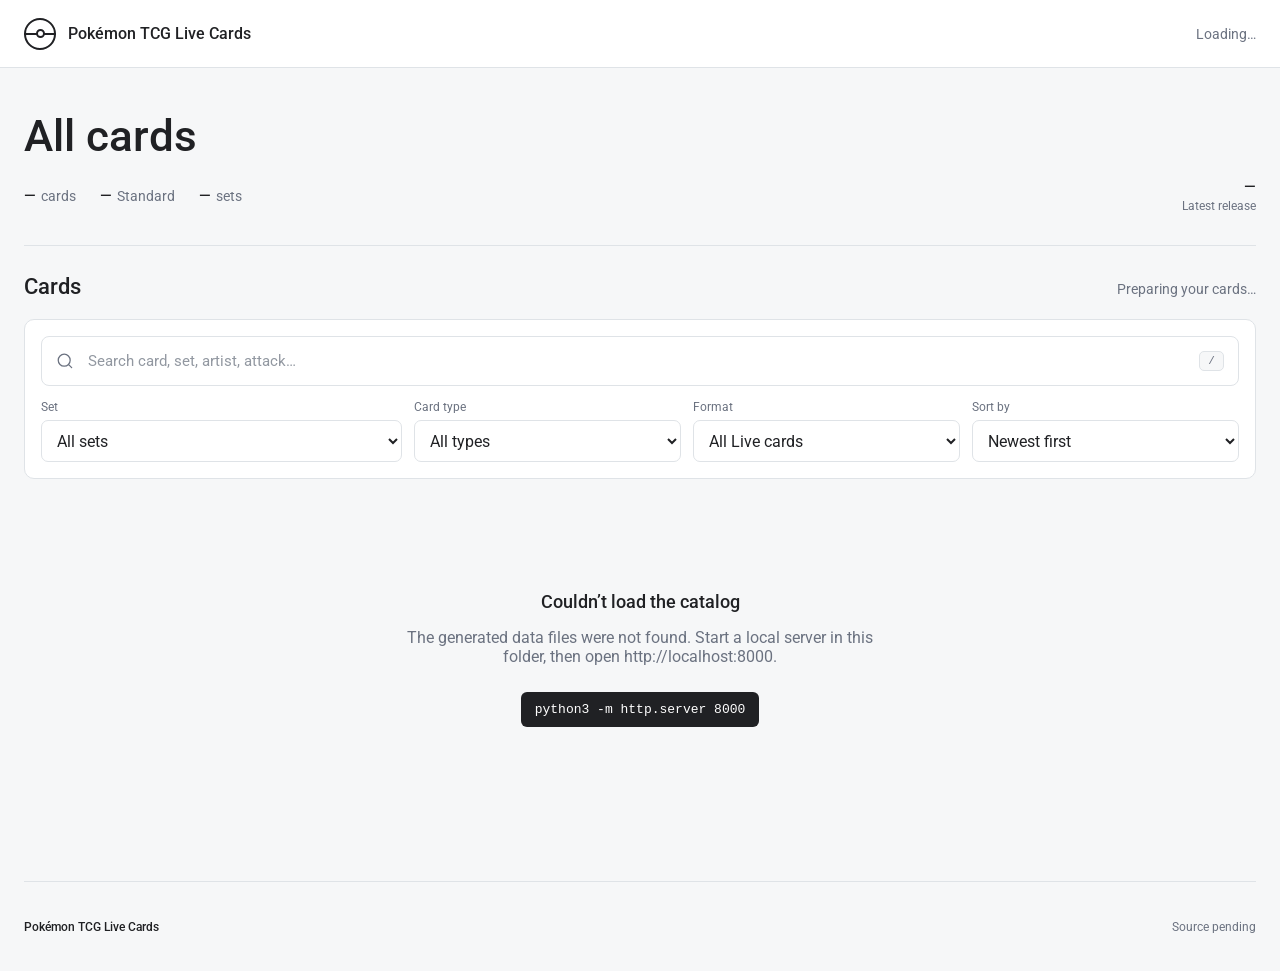
==== index.html @ 513cb7d1 "Initial Pokemon TCG Live catalog and browser" ====
<!doctype html>
<html lang="en">
<head>
  <meta charset="utf-8">
  <meta name="viewport" content="width=device-width, initial-scale=1">
  <meta name="description" content="Browse the local Pokemon TCG Live card catalog.">
  <title>TCG Live Card Vault</title>
  <link rel="icon" href="favicon.svg" type="image/svg+xml">
  <link rel="preconnect" href="https://fonts.googleapis.com">
  <link rel="preconnect" href="https://fonts.gstatic.com" crossorigin>
  <link href="https://fonts.googleapis.com/css2?family=Roboto:wght@400;500;700&display=swap" rel="stylesheet">
  <link rel="stylesheet" href="styles.css">
</head>
<body>
  <header class="site-header">
    <a class="brand" href="#" aria-label="TCG Live Card Vault home">
      <span class="brand-mark" aria-hidden="true"><i></i></span>
      <strong>Pokémon TCG Live Cards</strong>
    </a>
    <div class="header-count" id="headerCount">Loading…</div>
  </header>

  <main>
    <section class="hero">
      <h1>All cards</h1>
      <div class="stats" aria-label="Catalog summary">
        <span><strong id="totalCards">—</strong> cards</span>
        <span><strong id="standardCards">—</strong> Standard</span>
        <span><strong id="totalSets">—</strong> sets</span>
        <span class="latest"><strong id="latestSet">—</strong><small id="latestDate">Latest release</small></span>
      </div>
    </section>

    <section class="explorer" aria-labelledby="explorerTitle">
      <div class="section-heading">
        <h2 id="explorerTitle">Cards</h2>
        <p id="resultSummary" aria-live="polite">Preparing your cards…</p>
      </div>

      <div class="filter-panel">
        <label class="search-field">
          <span class="sr-only">Search cards</span>
          <svg viewBox="0 0 24 24" aria-hidden="true"><path d="m21 21-4.35-4.35m2.35-5.65a8 8 0 1 1-16 0 8 8 0 0 1 16 0Z"/></svg>
          <input id="searchInput" type="search" placeholder="Search card, set, artist, attack…" autocomplete="off">
          <kbd>/</kbd>
        </label>
        <div class="select-row">
          <label>
            <span>Set</span>
            <select id="setFilter"><option value="">All sets</option></select>
          </label>
          <label>
            <span>Card type</span>
            <select id="typeFilter">
              <option value="">All types</option>
              <option value="Pokémon">Pokémon</option>
              <option value="Trainer">Trainer</option>
              <option value="Energy">Energy</option>
            </select>
          </label>
          <label>
            <span>Format</span>
            <select id="legalityFilter">
              <option value="">All Live cards</option>
              <option value="standard">Standard legal</option>
              <option value="expanded">Expanded legal</option>
            </select>
          </label>
          <label>
            <span>Sort by</span>
            <select id="sortSelect">
              <option value="newest">Newest first</option>
              <option value="oldest">Oldest first</option>
              <option value="name">Name A–Z</option>
              <option value="set">Set &amp; number</option>
            </select>
          </label>
        </div>
      </div>

      <div id="loadingState" class="loading-state">
        <div class="loader"><span></span></div>
        <p>Loading cards…</p>
      </div>

      <div id="errorState" class="error-state" hidden>
        <strong>Couldn’t load the catalog</strong>
        <p id="errorMessage"></p>
        <code>python3 -m http.server 8000</code>
      </div>

      <div id="cardGrid" class="card-grid" hidden></div>

      <nav id="pagination" class="pagination" aria-label="Card pages" hidden>
        <button id="prevPage" type="button">← Previous</button>
        <div id="pageNumbers"></div>
        <button id="nextPage" type="button">Next →</button>
      </nav>
    </section>
  </main>

  <footer>
    <span>Pokémon TCG Live Cards</span>
    <p id="sourceCommit">Source pending</p>
  </footer>

  <dialog id="cardDialog" aria-labelledby="dialogTitle">
    <button class="dialog-close" type="button" aria-label="Close card details">×</button>
    <div id="dialogContent"></div>
  </dialog>

  <script src="app.js" defer></script>
</body>
</html>
---- styles.css ----
:root {
  --text: #202124;
  --muted: #6b7280;
  --background: #f6f7f8;
  --surface: #ffffff;
  --border: #dfe3e7;
  --accent: #176b4d;
  --standard: #f5cb46;
}

* { box-sizing: border-box; }
[hidden] { display: none !important; }
html { scroll-behavior: smooth; }
body {
  margin: 0;
  min-width: 320px;
  color: var(--text);
  background: var(--background);
  font-family: "Roboto", Arial, sans-serif;
  font-style: normal;
  -webkit-font-smoothing: antialiased;
}
button, input, select { font: inherit; }
button, select { cursor: pointer; }
.sr-only { position: absolute; width: 1px; height: 1px; overflow: hidden; clip: rect(0,0,0,0); }

.site-header {
  height: 68px;
  padding: 0 max(24px, calc((100% - 1400px) / 2));
  display: flex;
  align-items: center;
  justify-content: space-between;
  border-bottom: 1px solid var(--border);
  background: var(--surface);
}
.brand { display: flex; align-items: center; gap: 12px; color: inherit; text-decoration: none; }
.brand strong { font-size: 16px; font-weight: 500; }
.brand-mark { width: 32px; height: 32px; display: grid; place-items: center; border: 2px solid var(--text); border-radius: 50%; position: relative; }
.brand-mark::before { content: ""; position: absolute; left: -2px; right: -2px; height: 2px; background: var(--text); }
.brand-mark i { width: 9px; height: 9px; border: 2px solid var(--text); border-radius: 50%; background: var(--surface); z-index: 1; }
.header-count { color: var(--muted); font-size: 14px; font-variant-numeric: tabular-nums; }

main { width: min(1400px, calc(100% - 48px)); margin: 0 auto; }
.hero { padding: 44px 0 32px; }
.hero h1 { margin: 0 0 18px; font-size: clamp(30px, 4vw, 44px); font-weight: 500; line-height: 1.1; }
.stats { display: flex; flex-wrap: wrap; align-items: center; gap: 10px 24px; color: var(--muted); font-size: 14px; }
.stats > span { display: flex; align-items: baseline; gap: 5px; }
.stats strong { color: var(--text); font-size: 15px; font-weight: 500; }
.stats .latest { margin-left: auto; flex-direction: column; align-items: flex-end; gap: 3px; }
.stats .latest small { color: var(--muted); font-size: 12px; }

.explorer { padding-bottom: 72px; }
.section-heading { display: flex; align-items: baseline; justify-content: space-between; gap: 20px; padding-top: 28px; border-top: 1px solid var(--border); }
.section-heading h2 { margin: 0; font-size: 22px; font-weight: 500; }
.section-heading p { margin: 0; color: var(--muted); font-size: 14px; }

.filter-panel { margin: 20px 0 30px; padding: 16px; border: 1px solid var(--border); border-radius: 10px; background: var(--surface); }
.search-field { height: 50px; display: flex; align-items: center; gap: 12px; padding: 0 14px; border: 1px solid var(--border); border-radius: 8px; background: var(--surface); }
.search-field:focus-within { border-color: var(--accent); box-shadow: 0 0 0 3px rgba(23,107,77,.10); }
.search-field svg { width: 19px; fill: none; stroke: var(--muted); stroke-width: 1.7; stroke-linecap: round; }
.search-field input { width: 100%; border: 0; outline: 0; background: transparent; color: var(--text); font-size: 15px; }
.search-field input::placeholder { color: #9298a1; }
kbd { min-width: 25px; padding: 3px 6px; border: 1px solid var(--border); border-radius: 5px; color: var(--muted); background: var(--background); font: 11px monospace; text-align: center; }
.select-row { display: grid; grid-template-columns: 1.35fr repeat(3, 1fr); gap: 12px; margin-top: 14px; }
.select-row label { display: flex; flex-direction: column; gap: 6px; }
.select-row label > span { color: var(--muted); font-size: 12px; }
select { width: 100%; height: 42px; padding: 0 34px 0 11px; border: 1px solid var(--border); border-radius: 7px; outline: 0; color: var(--text); background: var(--surface); }
select:focus { border-color: var(--accent); box-shadow: 0 0 0 3px rgba(23,107,77,.10); }

.card-grid { display: grid; grid-template-columns: repeat(6, minmax(0, 1fr)); gap: 28px 18px; }
.card-tile { min-width: 0; cursor: pointer; outline: 0; }
.card-tile:focus-visible .card-image { outline: 3px solid rgba(23,107,77,.35); outline-offset: 3px; }
.card-tile:hover .card-image { transform: translateY(-3px); box-shadow: 0 10px 25px rgba(32,33,36,.16); }
.card-image { position: relative; overflow: hidden; aspect-ratio: 245 / 342; border-radius: 9px; background: #e7e9eb; box-shadow: 0 4px 12px rgba(32,33,36,.12); transition: transform .15s ease, box-shadow .15s ease; }
.card-image img { width: 100%; height: 100%; display: block; object-fit: contain; }
.card-badges { position: absolute; left: 8px; right: 8px; bottom: 8px; display: flex; justify-content: space-between; align-items: end; pointer-events: none; }
.badge { padding: 4px 7px; border-radius: 4px; color: white; background: rgba(32,33,36,.9); font-size: 10px; font-weight: 500; }
.badge.standard { color: var(--text); background: var(--standard); }
.card-info { padding: 11px 2px 0; }
.card-info strong { display: block; overflow: hidden; text-overflow: ellipsis; white-space: nowrap; font-size: 15px; font-weight: 500; }
.card-info p { display: flex; justify-content: space-between; gap: 6px; margin: 5px 0 0; color: var(--muted); font-size: 12px; }
.card-info p span:first-child { overflow: hidden; text-overflow: ellipsis; white-space: nowrap; }
.card-info p span:last-child { font-variant-numeric: tabular-nums; white-space: nowrap; }

.loading-state, .error-state { min-height: 300px; display: flex; flex-direction: column; align-items: center; justify-content: center; text-align: center; }
.loading-state p, .error-state p { max-width: 500px; color: var(--muted); }
.error-state strong { font-size: 18px; font-weight: 500; }
.loader { width: 38px; height: 38px; display: grid; place-items: center; border: 2px solid var(--text); border-radius: 50%; position: relative; animation: spin 1.2s linear infinite; }
.loader::before { content: ""; position: absolute; width: 100%; height: 2px; background: var(--text); }
.loader span { z-index: 1; width: 11px; height: 11px; border: 2px solid var(--text); border-radius: 50%; background: var(--standard); }
.error-state code { margin-top: 10px; padding: 10px 14px; border-radius: 6px; background: var(--text); color: white; }
@keyframes spin { to { transform: rotate(360deg); } }

.pagination { display: flex; justify-content: space-between; align-items: center; gap: 15px; margin-top: 48px; padding-top: 22px; border-top: 1px solid var(--border); }
.pagination button { min-width: 100px; height: 40px; padding: 0 13px; border: 1px solid var(--border); border-radius: 7px; color: var(--text); background: var(--surface); }
.pagination button:hover:not(:disabled), .pagination button.active { border-color: var(--accent); color: white; background: var(--accent); }
.pagination button:disabled { opacity: .4; cursor: default; }
#pageNumbers { display: flex; align-items: center; gap: 5px; }
#pageNumbers button { min-width: 40px; }

footer { width: min(1400px, calc(100% - 48px)); min-height: 90px; margin: 0 auto; border-top: 1px solid var(--border); display: flex; align-items: center; justify-content: space-between; color: var(--muted); font-size: 12px; }
footer > span { color: var(--text); font-weight: 500; }

dialog { width: min(930px, calc(100% - 32px)); max-height: calc(100vh - 32px); padding: 0; border: 0; border-radius: 14px; color: var(--text); background: var(--surface); box-shadow: 0 24px 70px rgba(0,0,0,.28); }
dialog::backdrop { background: rgba(20,22,24,.70); }
.dialog-close { position: sticky; z-index: 3; float: right; top: 12px; right: 12px; width: 36px; height: 36px; margin: 12px 12px -48px 0; border: 0; border-radius: 50%; color: var(--text); background: rgba(255,255,255,.92); font-size: 24px; line-height: 1; }
.dialog-layout { display: grid; grid-template-columns: minmax(260px, 39%) 1fr; min-height: 600px; }
.dialog-art { padding: 40px; display: flex; align-items: center; background: #eef0f1; }
.dialog-art img { width: 100%; display: block; border-radius: 11px; box-shadow: 0 12px 30px rgba(32,33,36,.18); }
.dialog-details { padding: 50px 42px; overflow: auto; }
.dialog-kicker { color: var(--muted); font-size: 12px; }
.dialog-details h3 { margin: 8px 0 5px; font-size: 34px; font-weight: 500; line-height: 1.1; }
.dialog-subtitle { margin: 0 0 22px; color: var(--muted); }
.dialog-tags { display: flex; flex-wrap: wrap; gap: 7px; margin-bottom: 26px; }
.dialog-tags span { padding: 6px 9px; border: 1px solid var(--border); border-radius: 5px; font-size: 11px; }
.detail-section { padding: 20px 0; border-top: 1px solid var(--border); }
.detail-section h4 { margin: 0 0 12px; font-size: 13px; font-weight: 500; }
.move { margin-top: 14px; }
.move:first-of-type { margin-top: 0; }
.move-line { display: flex; justify-content: space-between; gap: 15px; font-weight: 500; }
.move p, .ability p { margin: 7px 0 0; color: var(--muted); font-size: 13px; line-height: 1.5; }
.ability strong { color: #a23f33; }
.detail-grid { display: grid; grid-template-columns: repeat(2, 1fr); gap: 16px; }
.detail-grid span { display: block; color: var(--muted); font-size: 11px; }
.detail-grid strong { display: block; margin-top: 5px; font-size: 13px; font-weight: 500; }

@media (max-width: 1100px) {
  .card-grid { grid-template-columns: repeat(4, minmax(0, 1fr)); }
}
@media (max-width: 760px) {
  .site-header { padding: 0 14px; }
  main, footer { width: calc(100% - 28px); }
  .hero { padding-top: 32px; }
  .stats .latest { width: 100%; margin: 4px 0 0; align-items: flex-start; }
  .select-row { grid-template-columns: repeat(2, 1fr); }
  .card-grid { grid-template-columns: repeat(3, minmax(0, 1fr)); gap: 24px 12px; }
  .dialog-layout { grid-template-columns: 1fr; }
  .dialog-art { padding: 34px 70px; }
  .dialog-details { padding: 34px 28px; }
  footer { align-items: flex-start; flex-direction: column; justify-content: center; gap: 7px; }
  footer p { margin: 0; }
}
@media (max-width: 480px) {
  .brand strong { font-size: 14px; }
  .header-count { display: none; }
  .select-row { grid-template-columns: 1fr; }
  .card-grid { grid-template-columns: repeat(2, minmax(0, 1fr)); }
  #pageNumbers { display: none; }
  .dialog-art { padding: 34px 48px; }
}
@media (prefers-reduced-motion: reduce) {
  *, *::before, *::after { scroll-behavior: auto !important; animation-duration: .01ms !important; animation-iteration-count: 1 !important; }
}
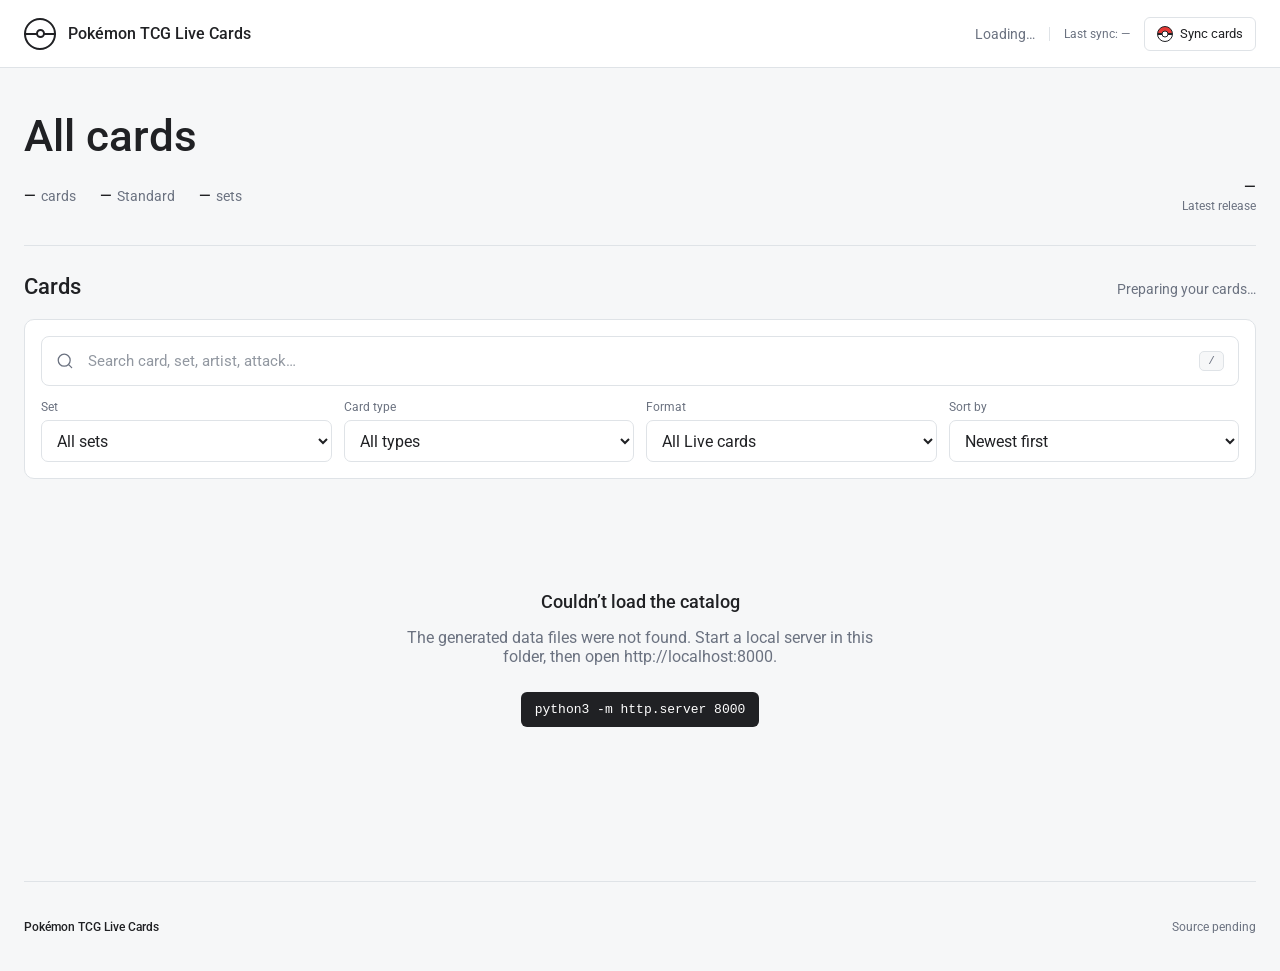
==== commit 43101f7a: "Improve card browser and add local sync server" ====
--- a/index.html
+++ b/index.html
@@ -17,7 +17,14 @@
       <span class="brand-mark" aria-hidden="true"><i></i></span>
       <strong>Pokémon TCG Live Cards</strong>
     </a>
-    <div class="header-count" id="headerCount">Loading…</div>
+    <div class="catalog-actions">
+      <span class="header-count" id="headerCount">Loading…</span>
+      <span class="last-sync" id="lastSync">Last sync: —</span>
+      <button class="sync-button" id="syncButton" type="button">
+        <span class="sync-ball" aria-hidden="true"></span>
+        <span id="syncButtonLabel">Sync cards</span>
+      </button>
+    </div>
   </header>
 
   <main>
@@ -89,11 +96,17 @@
         <code>python3 -m http.server 8000</code>
       </div>
 
+      <nav id="paginationTop" class="pagination pagination-top" aria-label="Card pages" hidden>
+        <button id="prevPageTop" type="button">← Previous</button>
+        <div id="pageNumbersTop" class="page-numbers"></div>
+        <button id="nextPageTop" type="button">Next →</button>
+      </nav>
+
       <div id="cardGrid" class="card-grid" hidden></div>
 
       <nav id="pagination" class="pagination" aria-label="Card pages" hidden>
         <button id="prevPage" type="button">← Previous</button>
-        <div id="pageNumbers"></div>
+        <div id="pageNumbers" class="page-numbers"></div>
         <button id="nextPage" type="button">Next →</button>
       </nav>
     </section>
--- a/styles.css
+++ b/styles.css
@@ -4,7 +4,7 @@
   --background: #f6f7f8;
   --surface: #ffffff;
   --border: #dfe3e7;
-  --accent: #176b4d;
+  --accent: #30343b;
   --standard: #f5cb46;
 }
 
@@ -14,6 +14,7 @@
 body {
   margin: 0;
   min-width: 320px;
+  overflow-x: clip;
   color: var(--text);
   background: var(--background);
   font-family: "Roboto", Arial, sans-serif;
@@ -33,12 +34,19 @@
   border-bottom: 1px solid var(--border);
   background: var(--surface);
 }
-.brand { display: flex; align-items: center; gap: 12px; color: inherit; text-decoration: none; }
+.brand { min-width: 0; display: flex; align-items: center; gap: 12px; color: inherit; text-decoration: none; }
 .brand strong { font-size: 16px; font-weight: 500; }
-.brand-mark { width: 32px; height: 32px; display: grid; place-items: center; border: 2px solid var(--text); border-radius: 50%; position: relative; }
+.brand-mark { width: 32px; height: 32px; flex: 0 0 32px; display: grid; place-items: center; border: 2px solid var(--text); border-radius: 50%; position: relative; }
 .brand-mark::before { content: ""; position: absolute; left: -2px; right: -2px; height: 2px; background: var(--text); }
 .brand-mark i { width: 9px; height: 9px; border: 2px solid var(--text); border-radius: 50%; background: var(--surface); z-index: 1; }
+.catalog-actions { display: flex; align-items: center; gap: 14px; }
 .header-count { color: var(--muted); font-size: 14px; font-variant-numeric: tabular-nums; }
+.last-sync { padding-left: 14px; border-left: 1px solid var(--border); color: var(--muted); font-size: 12px; white-space: nowrap; }
+.sync-button { height: 34px; padding: 0 12px; display: inline-flex; align-items: center; gap: 7px; border: 1px solid var(--border); border-radius: 6px; color: var(--text); background: var(--surface); font-size: 13px; }
+.sync-button:hover:not(:disabled) { border-color: #b6bcc3; background: #eef0f2; }
+.sync-button:disabled { cursor: wait; opacity: .6; }
+.sync-ball { width: 16px; height: 16px; flex: 0 0 16px; position: relative; border: 1.5px solid var(--text); border-radius: 50%; background: linear-gradient(to bottom, #e53935 0 44%, var(--text) 44% 56%, #fff 56% 100%); }
+.sync-ball::after { content: ""; position: absolute; width: 5px; height: 5px; top: 50%; left: 50%; border: 1.5px solid var(--text); border-radius: 50%; background: #fff; transform: translate(-50%, -50%); }
 
 main { width: min(1400px, calc(100% - 48px)); margin: 0 auto; }
 .hero { padding: 44px 0 32px; }
@@ -54,22 +62,22 @@
 .section-heading h2 { margin: 0; font-size: 22px; font-weight: 500; }
 .section-heading p { margin: 0; color: var(--muted); font-size: 14px; }
 
-.filter-panel { margin: 20px 0 30px; padding: 16px; border: 1px solid var(--border); border-radius: 10px; background: var(--surface); }
-.search-field { height: 50px; display: flex; align-items: center; gap: 12px; padding: 0 14px; border: 1px solid var(--border); border-radius: 8px; background: var(--surface); }
-.search-field:focus-within { border-color: var(--accent); box-shadow: 0 0 0 3px rgba(23,107,77,.10); }
+.filter-panel { container-type: inline-size; margin: 20px 0 30px; padding: 16px; border: 1px solid var(--border); border-radius: 10px; background: var(--surface); }
+.search-field { min-width: 0; height: 50px; display: flex; align-items: center; gap: 12px; padding: 0 14px; border: 1px solid var(--border); border-radius: 8px; background: var(--surface); }
+.search-field:focus-within { border-color: var(--accent); box-shadow: 0 0 0 3px rgba(48,52,59,.10); }
 .search-field svg { width: 19px; fill: none; stroke: var(--muted); stroke-width: 1.7; stroke-linecap: round; }
-.search-field input { width: 100%; border: 0; outline: 0; background: transparent; color: var(--text); font-size: 15px; }
+.search-field input { min-width: 0; width: 100%; border: 0; outline: 0; background: transparent; color: var(--text); font-size: 15px; }
 .search-field input::placeholder { color: #9298a1; }
 kbd { min-width: 25px; padding: 3px 6px; border: 1px solid var(--border); border-radius: 5px; color: var(--muted); background: var(--background); font: 11px monospace; text-align: center; }
-.select-row { display: grid; grid-template-columns: 1.35fr repeat(3, 1fr); gap: 12px; margin-top: 14px; }
-.select-row label { display: flex; flex-direction: column; gap: 6px; }
+.select-row { display: grid; grid-template-columns: repeat(4, minmax(0, 1fr)); gap: 12px; margin-top: 14px; }
+.select-row label { min-width: 0; display: flex; flex-direction: column; gap: 6px; }
 .select-row label > span { color: var(--muted); font-size: 12px; }
-select { width: 100%; height: 42px; padding: 0 34px 0 11px; border: 1px solid var(--border); border-radius: 7px; outline: 0; color: var(--text); background: var(--surface); }
-select:focus { border-color: var(--accent); box-shadow: 0 0 0 3px rgba(23,107,77,.10); }
+select { min-width: 0; width: 100%; height: 42px; padding: 0 34px 0 11px; overflow: hidden; border: 1px solid var(--border); border-radius: 7px; outline: 0; color: var(--text); background: var(--surface); text-overflow: ellipsis; white-space: nowrap; }
+select:focus { border-color: var(--accent); box-shadow: 0 0 0 3px rgba(48,52,59,.10); }
 
-.card-grid { display: grid; grid-template-columns: repeat(6, minmax(0, 1fr)); gap: 28px 18px; }
+.card-grid { display: grid; grid-template-columns: repeat(auto-fill, minmax(160px, 1fr)); gap: 28px 18px; }
 .card-tile { min-width: 0; cursor: pointer; outline: 0; }
-.card-tile:focus-visible .card-image { outline: 3px solid rgba(23,107,77,.35); outline-offset: 3px; }
+.card-tile:focus-visible .card-image { outline: 3px solid rgba(48,52,59,.35); outline-offset: 3px; }
 .card-tile:hover .card-image { transform: translateY(-3px); box-shadow: 0 10px 25px rgba(32,33,36,.16); }
 .card-image { position: relative; overflow: hidden; aspect-ratio: 245 / 342; border-radius: 9px; background: #e7e9eb; box-shadow: 0 4px 12px rgba(32,33,36,.12); transition: transform .15s ease, box-shadow .15s ease; }
 .card-image img { width: 100%; height: 100%; display: block; object-fit: contain; }
@@ -91,12 +99,14 @@
 .error-state code { margin-top: 10px; padding: 10px 14px; border-radius: 6px; background: var(--text); color: white; }
 @keyframes spin { to { transform: rotate(360deg); } }
 
-.pagination { display: flex; justify-content: space-between; align-items: center; gap: 15px; margin-top: 48px; padding-top: 22px; border-top: 1px solid var(--border); }
-.pagination button { min-width: 100px; height: 40px; padding: 0 13px; border: 1px solid var(--border); border-radius: 7px; color: var(--text); background: var(--surface); }
-.pagination button:hover:not(:disabled), .pagination button.active { border-color: var(--accent); color: white; background: var(--accent); }
+.pagination { display: flex; justify-content: center; align-items: center; gap: 8px; margin-top: 40px; padding-top: 20px; border-top: 1px solid var(--border); }
+.pagination button { min-width: 82px; height: 34px; padding: 0 10px; border: 1px solid var(--border); border-radius: 6px; color: var(--text); background: var(--surface); font-size: 13px; }
+.pagination button:hover:not(:disabled) { border-color: #b6bcc3; background: #eef0f2; }
+.pagination button.active { border-color: var(--accent); color: white; background: var(--accent); }
 .pagination button:disabled { opacity: .4; cursor: default; }
-#pageNumbers { display: flex; align-items: center; gap: 5px; }
-#pageNumbers button { min-width: 40px; }
+.pagination-top { margin: 0 0 26px; padding: 0 0 20px; border-top: 0; border-bottom: 1px solid var(--border); }
+.page-numbers { display: flex; align-items: center; gap: 6px; }
+.page-numbers button { width: 34px; min-width: 34px; padding: 0; }
 
 footer { width: min(1400px, calc(100% - 48px)); min-height: 90px; margin: 0 auto; border-top: 1px solid var(--border); display: flex; align-items: center; justify-content: space-between; color: var(--muted); font-size: 12px; }
 footer > span { color: var(--text); font-weight: 500; }
@@ -105,8 +115,12 @@
 dialog::backdrop { background: rgba(20,22,24,.70); }
 .dialog-close { position: sticky; z-index: 3; float: right; top: 12px; right: 12px; width: 36px; height: 36px; margin: 12px 12px -48px 0; border: 0; border-radius: 50%; color: var(--text); background: rgba(255,255,255,.92); font-size: 24px; line-height: 1; }
 .dialog-layout { display: grid; grid-template-columns: minmax(260px, 39%) 1fr; min-height: 600px; }
-.dialog-art { padding: 40px; display: flex; align-items: center; background: #eef0f1; }
-.dialog-art img { width: 100%; display: block; border-radius: 11px; box-shadow: 0 12px 30px rgba(32,33,36,.18); }
+.dialog-art { padding: 40px; display: flex; align-items: center; overflow: hidden; background: #eef0f1; perspective: 1100px; }
+.interactive-card { width: 100%; position: relative; overflow: hidden; border-radius: 11px; cursor: grab; touch-action: none; user-select: none; transform: translate3d(var(--move-x, 0), var(--move-y, 0), 0) rotateX(var(--rotate-x, 0deg)) rotateY(var(--rotate-y, 0deg)) scale(var(--card-scale, 1)); transform-style: preserve-3d; transform-origin: center; transition: transform 420ms cubic-bezier(.2,.8,.2,1), box-shadow 420ms ease; will-change: transform; box-shadow: 0 12px 30px rgba(32,33,36,.18); }
+.interactive-card.is-dragging { cursor: grabbing; transition: none; box-shadow: 0 24px 45px rgba(32,33,36,.24); }
+.interactive-card img { width: 100%; display: block; border-radius: inherit; pointer-events: none; -webkit-user-drag: none; }
+.card-shine { position: absolute; inset: 0; border-radius: inherit; opacity: var(--shine-opacity, 0); pointer-events: none; background: radial-gradient(circle at var(--shine-x, 50%) var(--shine-y, 50%), rgba(255,255,255,.55), rgba(255,255,255,.16) 18%, transparent 48%); mix-blend-mode: screen; transition: opacity 300ms ease; }
+.interactive-card.is-dragging .card-shine { transition: none; }
 .dialog-details { padding: 50px 42px; overflow: auto; }
 .dialog-kicker { color: var(--muted); font-size: 12px; }
 .dialog-details h3 { margin: 8px 0 5px; font-size: 34px; font-weight: 500; line-height: 1.1; }
@@ -124,30 +138,56 @@
 .detail-grid span { display: block; color: var(--muted); font-size: 11px; }
 .detail-grid strong { display: block; margin-top: 5px; font-size: 13px; font-weight: 500; }
 
-@media (max-width: 1100px) {
-  .card-grid { grid-template-columns: repeat(4, minmax(0, 1fr)); }
+@container (max-width: 900px) {
+  .select-row { grid-template-columns: repeat(2, minmax(0, 1fr)); }
+}
+@container (max-width: 520px) {
+  .select-row { grid-template-columns: 1fr; }
+  .search-field kbd { display: none; }
+}
+
+@media (max-width: 1050px) {
+  .select-row { grid-template-columns: repeat(2, minmax(0, 1fr)); }
 }
 @media (max-width: 760px) {
   .site-header { padding: 0 14px; }
   main, footer { width: calc(100% - 28px); }
   .hero { padding-top: 32px; }
   .stats .latest { width: 100%; margin: 4px 0 0; align-items: flex-start; }
-  .select-row { grid-template-columns: repeat(2, 1fr); }
-  .card-grid { grid-template-columns: repeat(3, minmax(0, 1fr)); gap: 24px 12px; }
   .dialog-layout { grid-template-columns: 1fr; }
   .dialog-art { padding: 34px 70px; }
   .dialog-details { padding: 34px 28px; }
   footer { align-items: flex-start; flex-direction: column; justify-content: center; gap: 7px; }
   footer p { margin: 0; }
+  .header-count { display: none; }
+  .last-sync { padding-left: 0; border-left: 0; }
 }
-@media (max-width: 480px) {
-  .brand strong { font-size: 14px; }
-  .header-count { display: none; }
+@media (max-width: 600px) {
+  .site-header { height: 60px; }
+  .brand strong { max-width: 190px; overflow: hidden; text-overflow: ellipsis; white-space: nowrap; font-size: 14px; }
+  .last-sync { display: none; }
   .select-row { grid-template-columns: 1fr; }
-  .card-grid { grid-template-columns: repeat(2, minmax(0, 1fr)); }
-  #pageNumbers { display: none; }
+  .filter-panel { padding: 12px; }
+  .search-field { padding: 0 12px; }
+  .search-field kbd { display: none; }
+  .section-heading { align-items: flex-start; flex-direction: column; gap: 6px; }
+  .card-grid { grid-template-columns: repeat(2, minmax(0, 1fr)); gap: 22px 12px; }
+  .page-numbers { display: none; }
+  .pagination { gap: 8px; }
+  .pagination > button { min-width: 92px; flex: 0 1 120px; }
   .dialog-art { padding: 34px 48px; }
+  .dialog-details { padding: 28px 20px; }
+  .dialog-details h3 { padding-right: 36px; font-size: 28px; }
+  .detail-grid { grid-template-columns: 1fr; }
+}
+@media (max-width: 360px) {
+  main, footer { width: calc(100% - 20px); }
+  .card-grid { gap: 20px 8px; }
+  .card-info strong { font-size: 14px; }
+  .card-info p { font-size: 11px; }
+  .dialog-art { padding: 30px 36px; }
 }
 @media (prefers-reduced-motion: reduce) {
   *, *::before, *::after { scroll-behavior: auto !important; animation-duration: .01ms !important; animation-iteration-count: 1 !important; }
+  .interactive-card { transition: none; }
 }
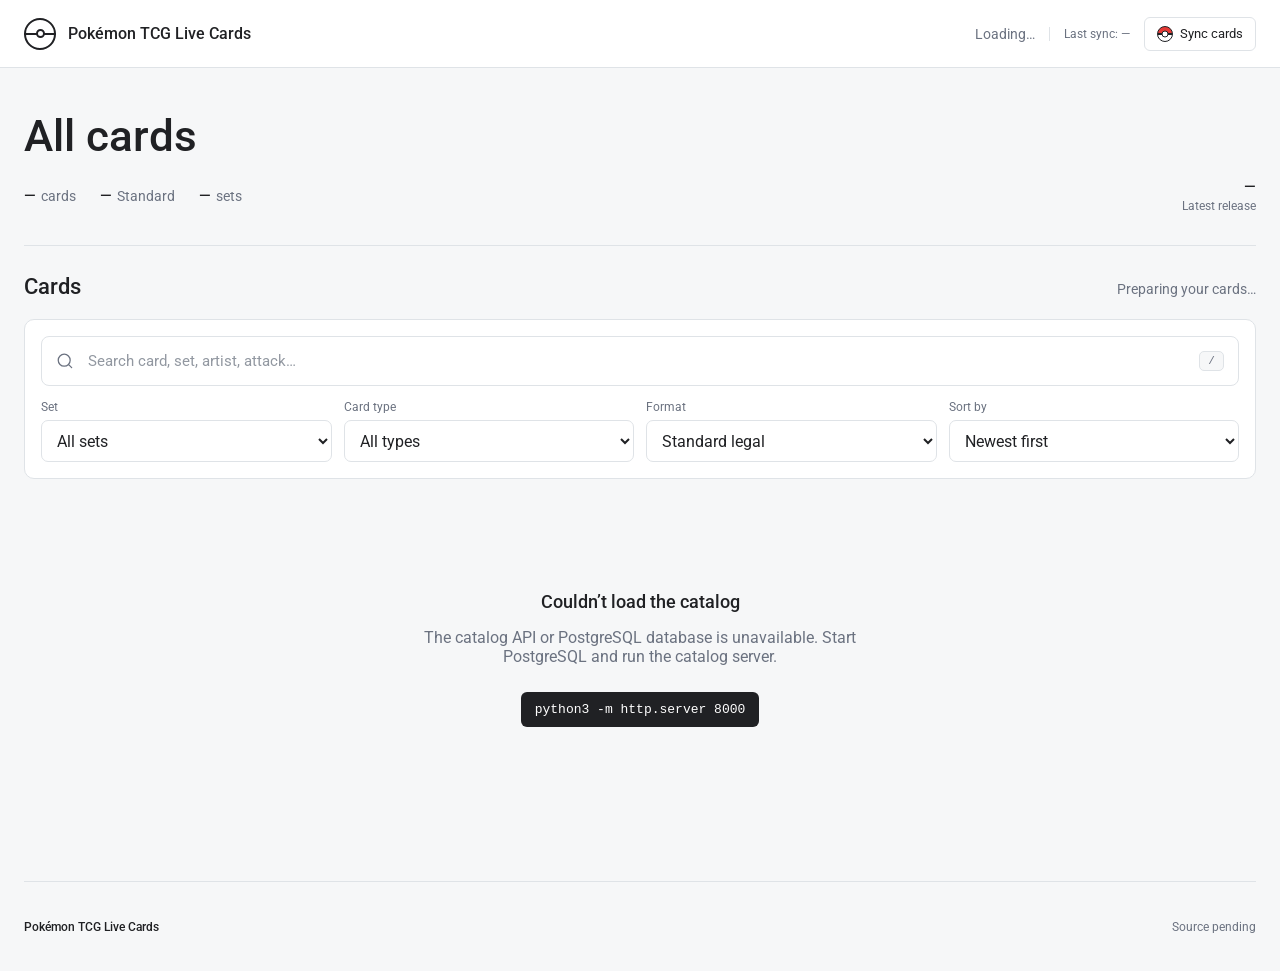
==== commit 97c05de7: "Add PostgreSQL catalog import and search API" ====
--- a/index.html
+++ b/index.html
@@ -69,8 +69,9 @@
             <span>Format</span>
             <select id="legalityFilter">
               <option value="">All Live cards</option>
-              <option value="standard">Standard legal</option>
+              <option value="standard" selected>Standard legal</option>
               <option value="expanded">Expanded legal</option>
+              <option value="live-expanded">Live Expanded legal</option>
             </select>
           </label>
           <label>
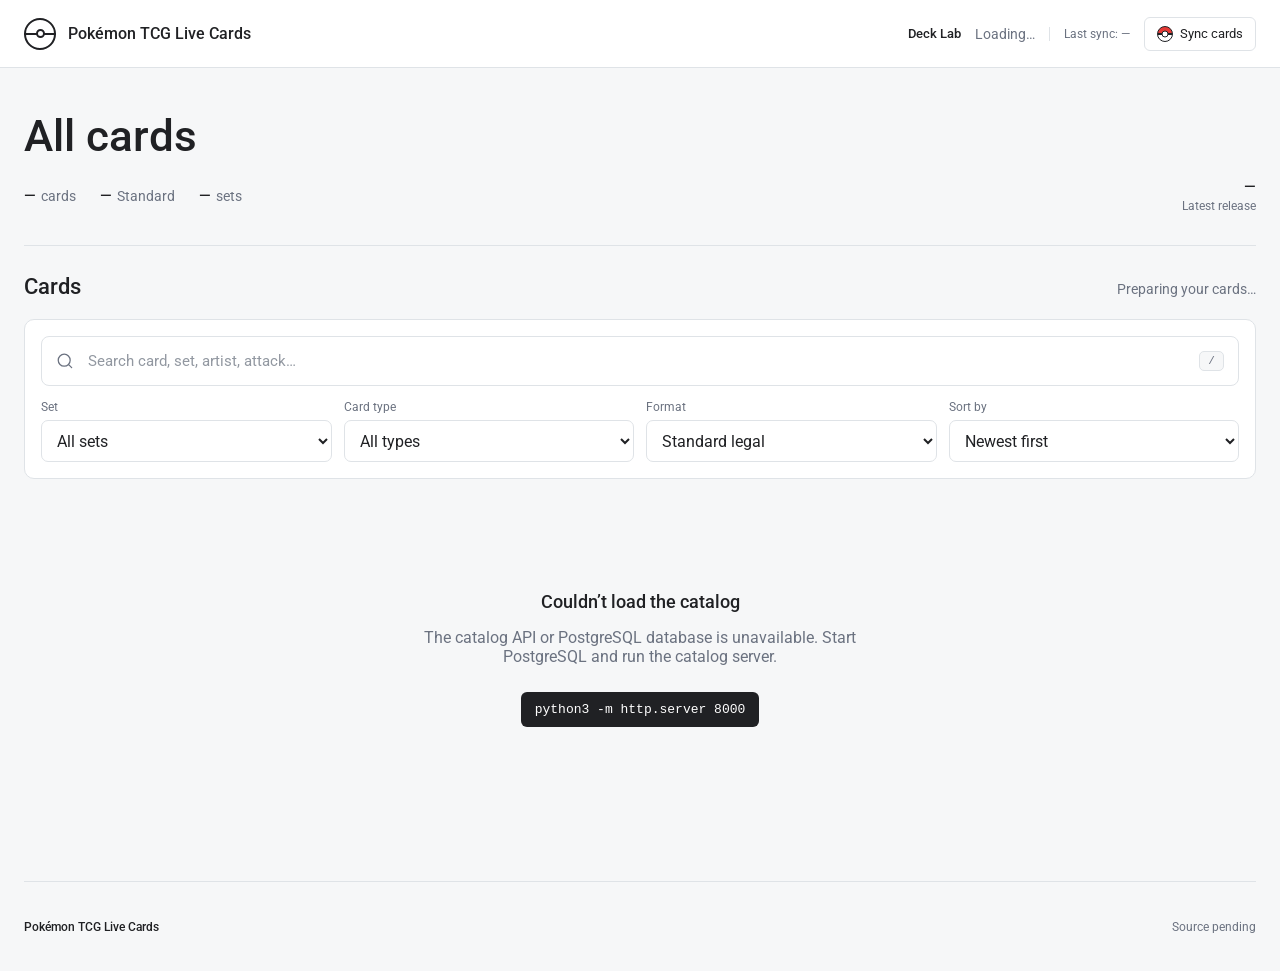
==== commit 23d0274e: "Add deck lab simulation and automated catalog updates" ====
--- a/index.html
+++ b/index.html
@@ -18,6 +18,7 @@
       <strong>Pokémon TCG Live Cards</strong>
     </a>
     <div class="catalog-actions">
+      <a class="header-link" href="deck.html">Deck Lab</a>
       <span class="header-count" id="headerCount">Loading…</span>
       <span class="last-sync" id="lastSync">Last sync: —</span>
       <button class="sync-button" id="syncButton" type="button">
--- a/styles.css
+++ b/styles.css
@@ -40,6 +40,8 @@
 .brand-mark::before { content: ""; position: absolute; left: -2px; right: -2px; height: 2px; background: var(--text); }
 .brand-mark i { width: 9px; height: 9px; border: 2px solid var(--text); border-radius: 50%; background: var(--surface); z-index: 1; }
 .catalog-actions { display: flex; align-items: center; gap: 14px; }
+.header-link { color: var(--text); font-size: 13px; font-weight: 500; text-decoration: none; white-space: nowrap; }
+.header-link:hover { text-decoration: underline; }
 .header-count { color: var(--muted); font-size: 14px; font-variant-numeric: tabular-nums; }
 .last-sync { padding-left: 14px; border-left: 1px solid var(--border); color: var(--muted); font-size: 12px; white-space: nowrap; }
 .sync-button { height: 34px; padding: 0 12px; display: inline-flex; align-items: center; gap: 7px; border: 1px solid var(--border); border-radius: 6px; color: var(--text); background: var(--surface); font-size: 13px; }
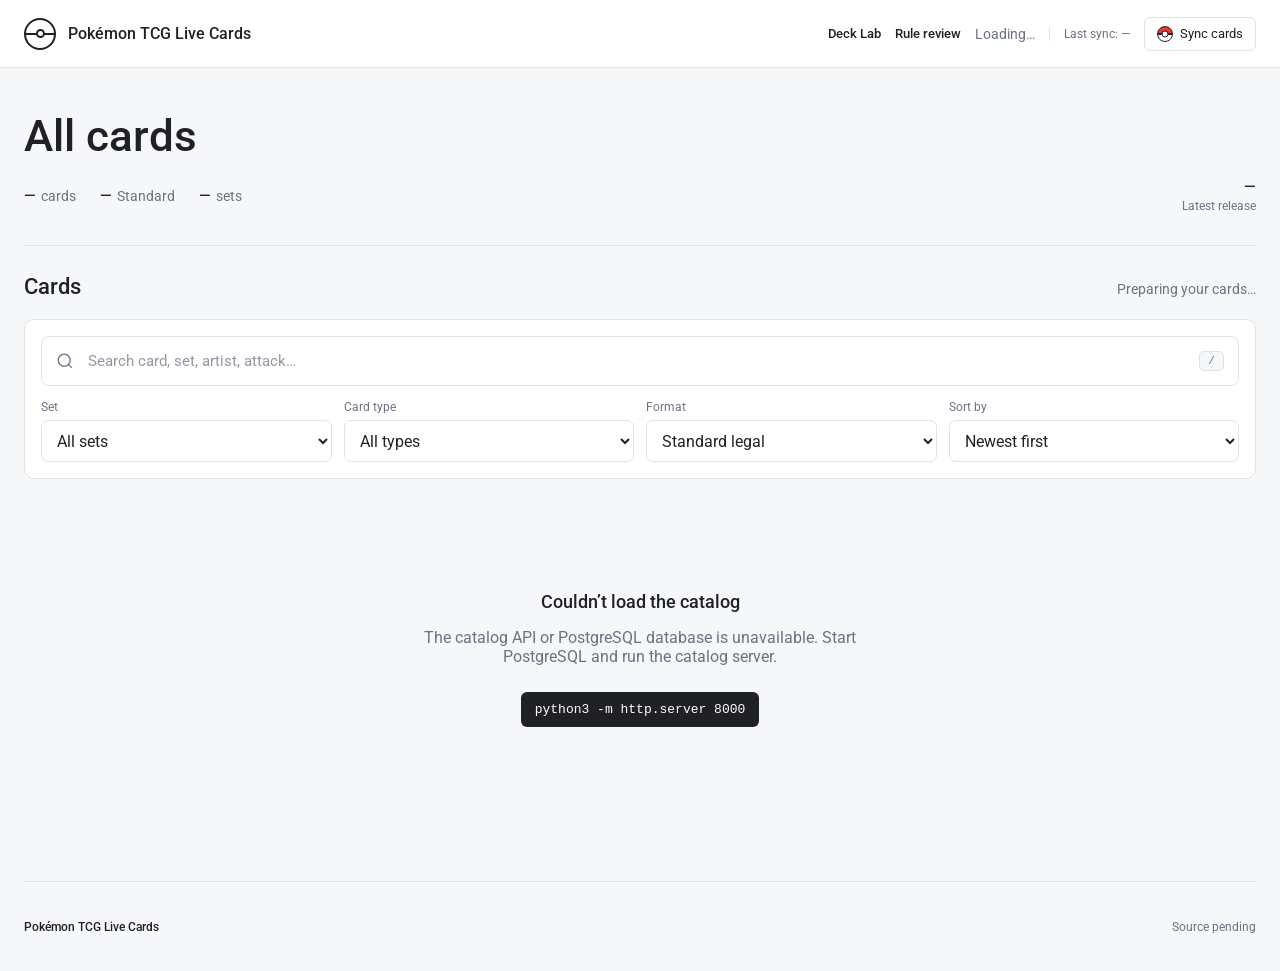
==== commit 22bcbd4e: "Add AI card rule review pipeline" ====
--- a/index.html
+++ b/index.html
@@ -19,6 +19,7 @@
     </a>
     <div class="catalog-actions">
       <a class="header-link" href="deck.html">Deck Lab</a>
+      <a class="header-link" href="review.html">Rule review</a>
       <span class="header-count" id="headerCount">Loading…</span>
       <span class="last-sync" id="lastSync">Last sync: —</span>
       <button class="sync-button" id="syncButton" type="button">
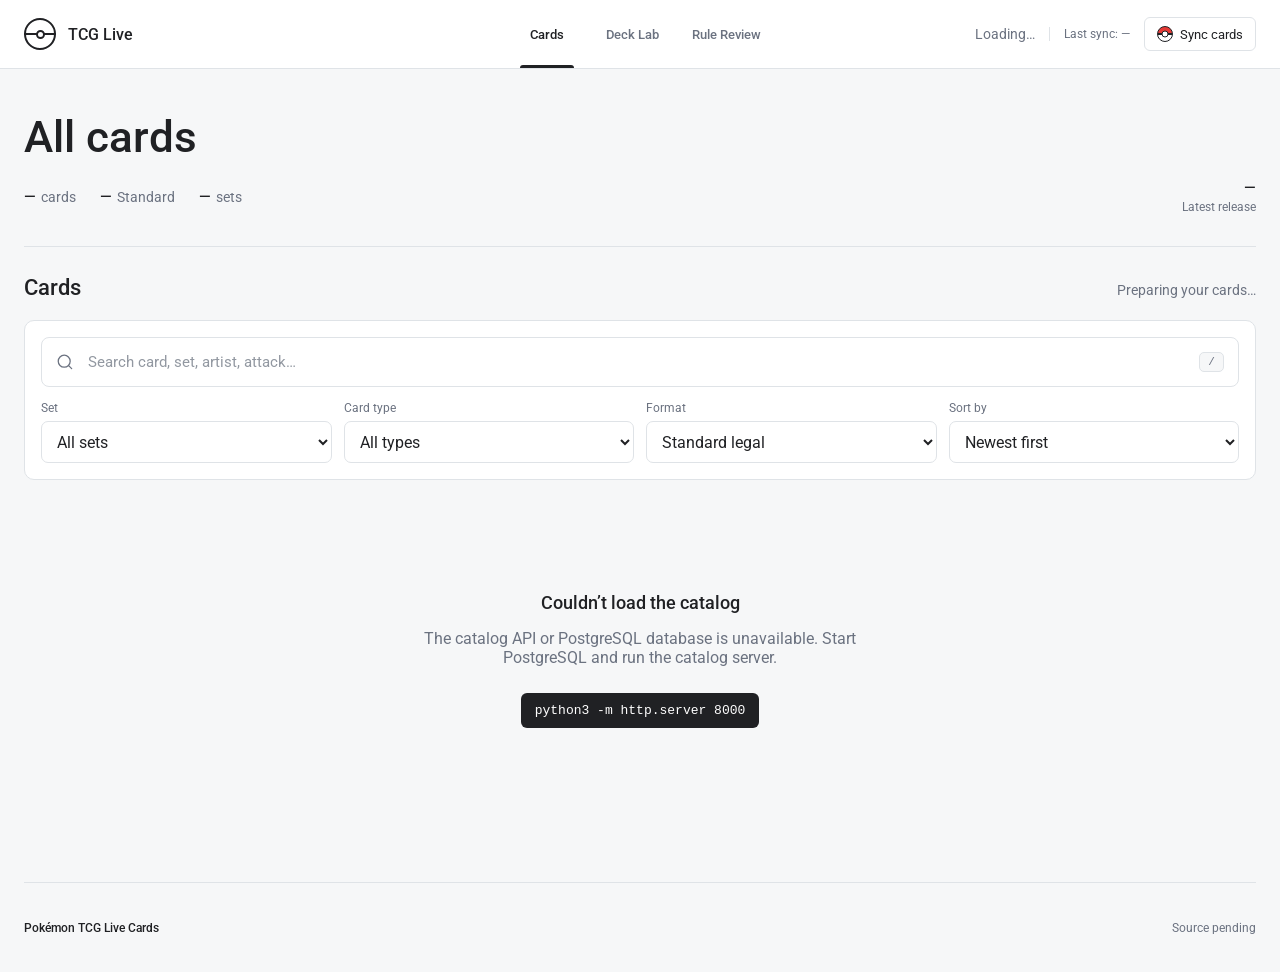
==== commit d8d1f97a: "Keep primary navigation consistent" ====
--- a/index.html
+++ b/index.html
@@ -13,19 +13,24 @@
 </head>
 <body>
   <header class="site-header">
-    <a class="brand" href="#" aria-label="TCG Live Card Vault home">
-      <span class="brand-mark" aria-hidden="true"><i></i></span>
-      <strong>Pokémon TCG Live Cards</strong>
-    </a>
-    <div class="catalog-actions">
-      <a class="header-link" href="deck.html">Deck Lab</a>
-      <a class="header-link" href="review.html">Rule review</a>
-      <span class="header-count" id="headerCount">Loading…</span>
-      <span class="last-sync" id="lastSync">Last sync: —</span>
-      <button class="sync-button" id="syncButton" type="button">
-        <span class="sync-ball" aria-hidden="true"></span>
-        <span id="syncButtonLabel">Sync cards</span>
-      </button>
+    <div class="header-shell">
+      <a class="brand" href="index.html" aria-label="Pokémon TCG Live Cards home">
+        <span class="brand-mark" aria-hidden="true"><i></i></span>
+        <strong>TCG Live</strong>
+      </a>
+      <nav class="primary-nav" aria-label="Primary navigation">
+        <a class="nav-link" href="index.html" aria-current="page">Cards</a>
+        <a class="nav-link" href="deck.html">Deck Lab</a>
+        <a class="nav-link" href="review.html">Rule Review</a>
+      </nav>
+      <div class="header-utilities">
+        <span class="header-count" id="headerCount">Loading…</span>
+        <span class="last-sync" id="lastSync">Last sync: —</span>
+        <button class="sync-button" id="syncButton" type="button">
+          <span class="sync-ball" aria-hidden="true"></span>
+          <span id="syncButtonLabel">Sync cards</span>
+        </button>
+      </div>
     </div>
   </header>
 
--- a/styles.css
+++ b/styles.css
@@ -26,22 +26,25 @@
 .sr-only { position: absolute; width: 1px; height: 1px; overflow: hidden; clip: rect(0,0,0,0); }
 
 .site-header {
-  height: 68px;
-  padding: 0 max(24px, calc((100% - 1400px) / 2));
-  display: flex;
-  align-items: center;
-  justify-content: space-between;
+  min-height: 68px;
+  position: sticky;
+  z-index: 20;
+  top: 0;
   border-bottom: 1px solid var(--border);
   background: var(--surface);
 }
+.header-shell { width: min(1400px, calc(100% - 48px)); min-height: 68px; margin: 0 auto; display: grid; grid-template-columns: minmax(180px, 1fr) auto minmax(180px, 1fr); align-items: center; gap: 24px; }
 .brand { min-width: 0; display: flex; align-items: center; gap: 12px; color: inherit; text-decoration: none; }
 .brand strong { font-size: 16px; font-weight: 500; }
 .brand-mark { width: 32px; height: 32px; flex: 0 0 32px; display: grid; place-items: center; border: 2px solid var(--text); border-radius: 50%; position: relative; }
 .brand-mark::before { content: ""; position: absolute; left: -2px; right: -2px; height: 2px; background: var(--text); }
 .brand-mark i { width: 9px; height: 9px; border: 2px solid var(--text); border-radius: 50%; background: var(--surface); z-index: 1; }
-.catalog-actions { display: flex; align-items: center; gap: 14px; }
-.header-link { color: var(--text); font-size: 13px; font-weight: 500; text-decoration: none; white-space: nowrap; }
-.header-link:hover { text-decoration: underline; }
+.primary-nav { height: 68px; display: flex; align-items: stretch; gap: 4px; }
+.nav-link { min-width: 82px; padding: 0 14px; display: inline-flex; align-items: center; justify-content: center; position: relative; color: var(--muted); font-size: 13px; font-weight: 500; text-decoration: none; white-space: nowrap; }
+.nav-link:hover { color: var(--text); background: #f2f3f4; }
+.nav-link[aria-current="page"] { color: var(--text); }
+.nav-link[aria-current="page"]::after { content: ""; position: absolute; right: 14px; bottom: 0; left: 14px; height: 3px; border-radius: 3px 3px 0 0; background: var(--text); }
+.header-utilities { min-width: 0; display: flex; align-items: center; justify-content: flex-end; gap: 14px; }
 .header-count { color: var(--muted); font-size: 14px; font-variant-numeric: tabular-nums; }
 .last-sync { padding-left: 14px; border-left: 1px solid var(--border); color: var(--muted); font-size: 12px; white-space: nowrap; }
 .sync-button { height: 34px; padding: 0 12px; display: inline-flex; align-items: center; gap: 7px; border: 1px solid var(--border); border-radius: 6px; color: var(--text); background: var(--surface); font-size: 13px; }
@@ -83,6 +86,13 @@
 .card-tile:hover .card-image { transform: translateY(-3px); box-shadow: 0 10px 25px rgba(32,33,36,.16); }
 .card-image { position: relative; overflow: hidden; aspect-ratio: 245 / 342; border-radius: 9px; background: #e7e9eb; box-shadow: 0 4px 12px rgba(32,33,36,.12); transition: transform .15s ease, box-shadow .15s ease; }
 .card-image img { width: 100%; height: 100%; display: block; object-fit: contain; }
+.rule-validation-badge { position: absolute; z-index: 2; top: 8px; right: 8px; max-width: calc(100% - 16px); padding: 5px 7px; border: 1px solid rgba(32,33,36,.22); border-radius: 5px; color: #30343b; background: rgba(255,255,255,.94); box-shadow: 0 2px 7px rgba(32,33,36,.12); font-size: 10px; font-weight: 500; line-height: 1; }
+.rule-validation-badge.ai_validated { color: #254f78; border-color: #9eb8cf; background: #edf5fb; }
+.rule-validation-badge.human_validated { color: #704b13; border-color: #d2b16f; background: #fff7e7; }
+.rule-validation-badge.validated { width: 28px; height: 28px; padding: 0; display: grid; place-items: center; border: 0; border-radius: 50%; background: transparent; box-shadow: 0 2px 7px rgba(32,33,36,.18); }
+.pokeball-check { width: 28px; height: 28px; position: relative; display: block; overflow: hidden; border: 2px solid #202124; border-radius: 50%; background: linear-gradient(to bottom, #df3b35 0 45%, #202124 45% 55%, #fff 55% 100%); }
+.pokeball-check::before { content: ""; position: absolute; z-index: 1; width: 13px; height: 13px; top: 50%; left: 50%; border: 2px solid #202124; border-radius: 50%; background: #fff; transform: translate(-50%, -50%); }
+.pokeball-check::after { content: "✓"; position: absolute; z-index: 2; top: 50%; left: 50%; color: #202124; font-size: 9px; font-weight: 700; transform: translate(-50%, -54%); }
 .card-badges { position: absolute; left: 8px; right: 8px; bottom: 8px; display: flex; justify-content: space-between; align-items: end; pointer-events: none; }
 .badge { padding: 4px 7px; border-radius: 4px; color: white; background: rgba(32,33,36,.9); font-size: 10px; font-weight: 500; }
 .badge.standard { color: var(--text); background: var(--standard); }
@@ -129,6 +139,11 @@
 .dialog-subtitle { margin: 0 0 22px; color: var(--muted); }
 .dialog-tags { display: flex; flex-wrap: wrap; gap: 7px; margin-bottom: 26px; }
 .dialog-tags span { padding: 6px 9px; border: 1px solid var(--border); border-radius: 5px; font-size: 11px; }
+.validation-summary { margin: 0 0 22px; padding: 12px; display: flex; align-items: center; gap: 12px; border: 1px solid var(--border); border-radius: 7px; background: var(--background); }
+.validation-summary .rule-validation-badge { position: static; flex: 0 0 auto; }
+.validation-summary > div { min-width: 0; }
+.validation-summary strong { font-size: 13px; font-weight: 500; }
+.validation-summary p { margin: 3px 0 0; color: var(--muted); font-size: 11px; line-height: 1.4; }
 .detail-section { padding: 20px 0; border-top: 1px solid var(--border); }
 .detail-section h4 { margin: 0 0 12px; font-size: 13px; font-weight: 500; }
 .move { margin-top: 14px; }
@@ -151,8 +166,20 @@
 @media (max-width: 1050px) {
   .select-row { grid-template-columns: repeat(2, minmax(0, 1fr)); }
 }
+@media (max-width: 1150px) and (min-width: 901px) {
+  .last-sync { display: none; }
+}
+@media (max-width: 900px) {
+  .site-header { position: sticky; }
+  .header-shell { width: 100%; min-height: 104px; grid-template-columns: minmax(0, 1fr) auto; grid-template-rows: 60px 44px; gap: 0; }
+  .brand { padding-left: 18px; }
+  .header-utilities { min-width: 0; padding-right: 18px; }
+  .primary-nav { height: 44px; grid-column: 1 / -1; grid-row: 2; display: grid; grid-template-columns: repeat(3, minmax(0, 1fr)); gap: 0; border-top: 1px solid var(--border); }
+  .nav-link { min-width: 0; padding: 0 8px; }
+  .nav-link[aria-current="page"]::after { right: 12px; left: 12px; }
+  .last-sync { display: none; }
+}
 @media (max-width: 760px) {
-  .site-header { padding: 0 14px; }
   main, footer { width: calc(100% - 28px); }
   .hero { padding-top: 32px; }
   .stats .latest { width: 100%; margin: 4px 0 0; align-items: flex-start; }
@@ -165,9 +192,12 @@
   .last-sync { padding-left: 0; border-left: 0; }
 }
 @media (max-width: 600px) {
-  .site-header { height: 60px; }
-  .brand strong { max-width: 190px; overflow: hidden; text-overflow: ellipsis; white-space: nowrap; font-size: 14px; }
-  .last-sync { display: none; }
+  .brand strong { font-size: 14px; }
+  .header-utilities { padding-right: 12px; }
+  .header-count { display: none; }
+  .sync-button { padding: 0 10px; }
+  .sync-button #syncButtonLabel { font-size: 0; }
+  .sync-button #syncButtonLabel::after { content: "Sync"; font-size: 13px; }
   .select-row { grid-template-columns: 1fr; }
   .filter-panel { padding: 12px; }
   .search-field { padding: 0 12px; }
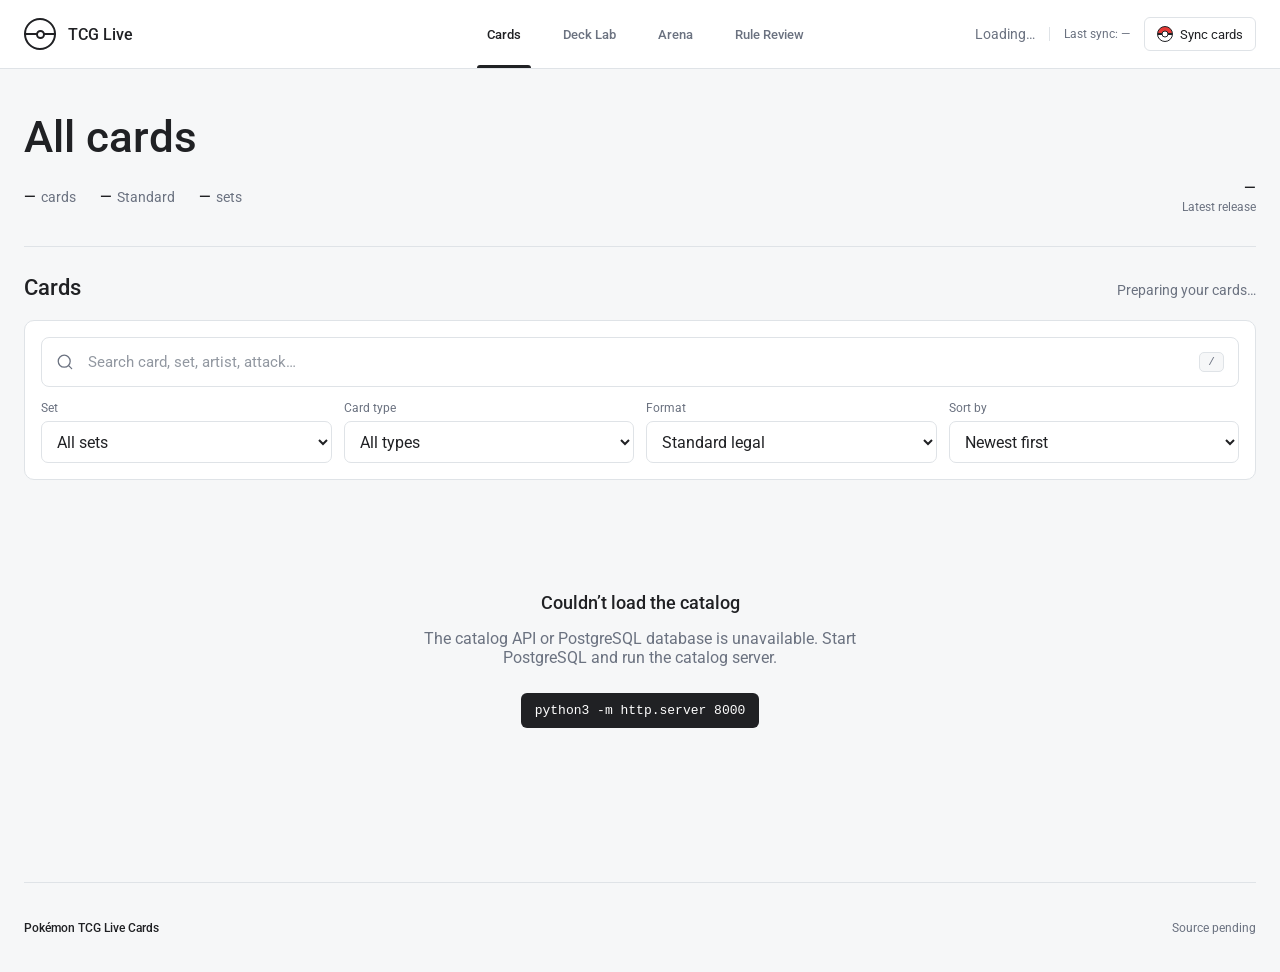
==== commit 82142416: "Add interactive versioned arena" ====
--- a/index.html
+++ b/index.html
@@ -21,6 +21,7 @@
       <nav class="primary-nav" aria-label="Primary navigation">
         <a class="nav-link" href="index.html" aria-current="page">Cards</a>
         <a class="nav-link" href="deck.html">Deck Lab</a>
+        <a class="nav-link" href="arena.html">Arena</a>
         <a class="nav-link" href="review.html">Rule Review</a>
       </nav>
       <div class="header-utilities">
--- a/styles.css
+++ b/styles.css
@@ -174,7 +174,7 @@
   .header-shell { width: 100%; min-height: 104px; grid-template-columns: minmax(0, 1fr) auto; grid-template-rows: 60px 44px; gap: 0; }
   .brand { padding-left: 18px; }
   .header-utilities { min-width: 0; padding-right: 18px; }
-  .primary-nav { height: 44px; grid-column: 1 / -1; grid-row: 2; display: grid; grid-template-columns: repeat(3, minmax(0, 1fr)); gap: 0; border-top: 1px solid var(--border); }
+  .primary-nav { height: 44px; grid-column: 1 / -1; grid-row: 2; display: grid; grid-template-columns: repeat(4, minmax(0, 1fr)); gap: 0; border-top: 1px solid var(--border); }
   .nav-link { min-width: 0; padding: 0 8px; }
   .nav-link[aria-current="page"]::after { right: 12px; left: 12px; }
   .last-sync { display: none; }
